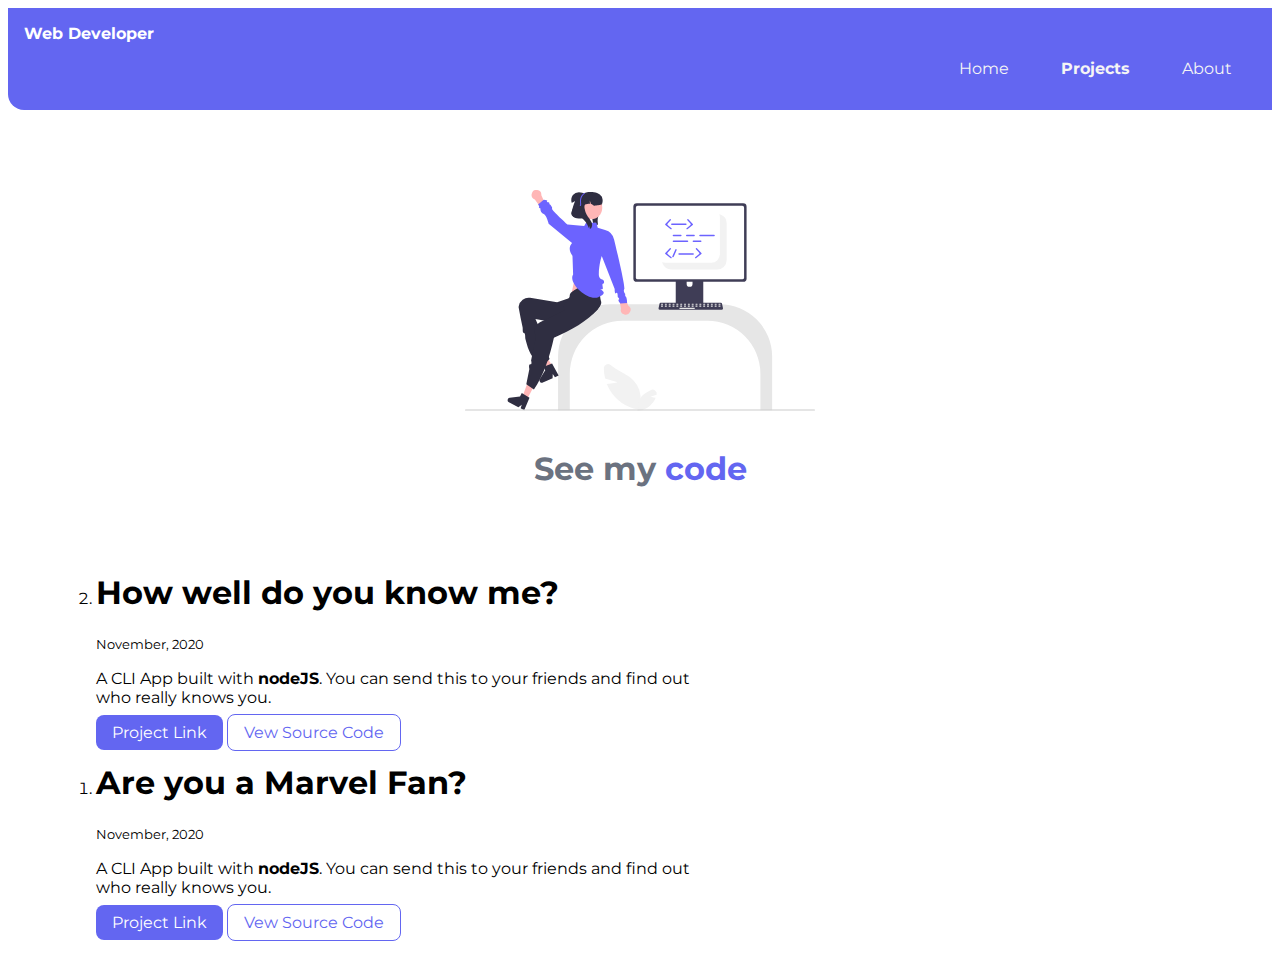
==== projects.html @ a900dac6 "source code for: Index.html, Projects.html" ====
<!DOCTYPE html>
<html lang="en">
<head>
    <meta charset="UTF-8">
    <meta http-equiv="X-UA-Compatible" content="IE=edge">
    <meta name="viewport" content="width=device-width, initial-scale=1.0">
    <title>Document</title>
    <link href="/styles.css" rel="stylesheet">
</head>
<body>
    <nav class="navigation container">
        <div class="nav-brand">Web Developer</div>
        <ul class="list-non-bullet nav-pills">
            <li class="list-item-inline">
                <a class="link" href="/index.html">Home</a>
            </li class="list-item-inline">
            <li class="list-item-inline">
                <a class="link link-active" href="/projects.html">Projects</a>
           </li class="list-item-inline">
           <li class="list-item-inline">
               <a  class="link" href="/blogs.html">About</a>
          </li class="list-item-inline">
        </ul>
    </nav> 
    <header class="hero">
        <img class="hero-img"src="/Images/undraw_proud_coder_re_exuy.svg"/>
        <h1 class="hero-heading">See my  <span class="heading-inverted">code</span> </h1>
    </header>

    <ol reversed>
        <div class="container container-center margin-md">
        <li>
            
            <h1>How well do you know me?</h1>
            <small>November, 2020</small>
            <p>A CLI App built with <strong>nodeJS</strong>. You can send this to your friends and find out who really knows you.</p>

            <a class="link primary-link" href="/projects.html">Project Link</a>
            <a class="link secondary-link" href="/projects.html">Vew Source Code</a>

           
        </li>

        <li>
            <h1>Are you a Marvel Fan?</h1>
            <small>November, 2020</small>
            <p>A CLI App built with <strong>nodeJS</strong>. You can send this to your friends and find out who really knows you.</p>

            <a class="link primary-link" href="/projects.html">Project Link</a>
            <a class="link secondary-link" href="/projects.html">Vew Source Code</a>
        </li>

    </div>
    </ol>

    
</body>
</html>
---- styles.css ----
@import url('https://fonts.googleapis.com/css2?family=Montserrat&display=swap');
:root {
 --primary-color: #6366f1 ;
 --dark-gray: #6b7280;
 --off-white: #f3f4f6;
}

body{
    font-family: 'Montserrat', sans-serif;
}

/**container **/
.container {

    padding-left: 1rem;
    padding-right: 1rem;
}

.container-center {
    max-width: 600px;
    margin: auto;
}

/**links**/
.link{

    box-sizing: border-box;
    text-decoration: none;
    padding: 0.5rem 1rem;
    margin-top: 1rem;
    margin-bottom: 1rem;
}
.primary-link{

    background-color: var(--primary-color);
    color:var(--primary-color);
    border-radius: 0.5rem;
    color: white;
}

.secondary-link{
    color: var(--primary-color);
    border-radius: 0.5rem;
    border: 1px solid var(--primary-color);

}

hr{
    margin: 2rem 0rem;
}

.margin-md{

    margin: 2rem;
}
/**lists*/

.list-non-bullet{
    list-style: none;
}

.list-item-inline{
    display: inline;
    padding: 0rem 0.5rem;
}

.navigation {
    background-color: var(--primary-color);
    color: white;
    padding: 1rem;
    border-bottom-left-radius: 1rem;
}
.navigation .nav-brand {
    font-weight: bold;
    font-size: medium;

}
.navigation .nav-pills{
    text-align: right;
}

.navigation .link{
    color: whitesmoke
}

.navigation .link-active{
    font-weight: bold;
}

.hero{
    padding: 2rem;
    padding-top: 5rem;
}

.hero .hero-img{

    max-width:350px;
    display: block;
    margin: auto;
}

.hero .hero-heading {
    padding-top: 1rem;
    font-weight: bold;
    color: var(--dark-gray);
    text-align: center;
}

.hero .hero-heading .heading-inverted{
    color: var(--primary-color);
}

/**sections**/
.section{
    padding: 2rem;
}
.section h1{
    text-align: center;
    padding: 2rem;
  
}

.ow{
    background-color: var(--off-white);
}

/**footers**/

.footer{
    background-color:  var(--primary-color);
    padding: 2rem 0rem;
    text-align: center;
    color: white;
    border-top-right-radius: 1rem;
}

.footer .link{
    color: white;
}

.footer ul{
    padding-inline-start: 0px;
}

.footer .footer-header{
    font-weight: bold;
    font-size: large;
}
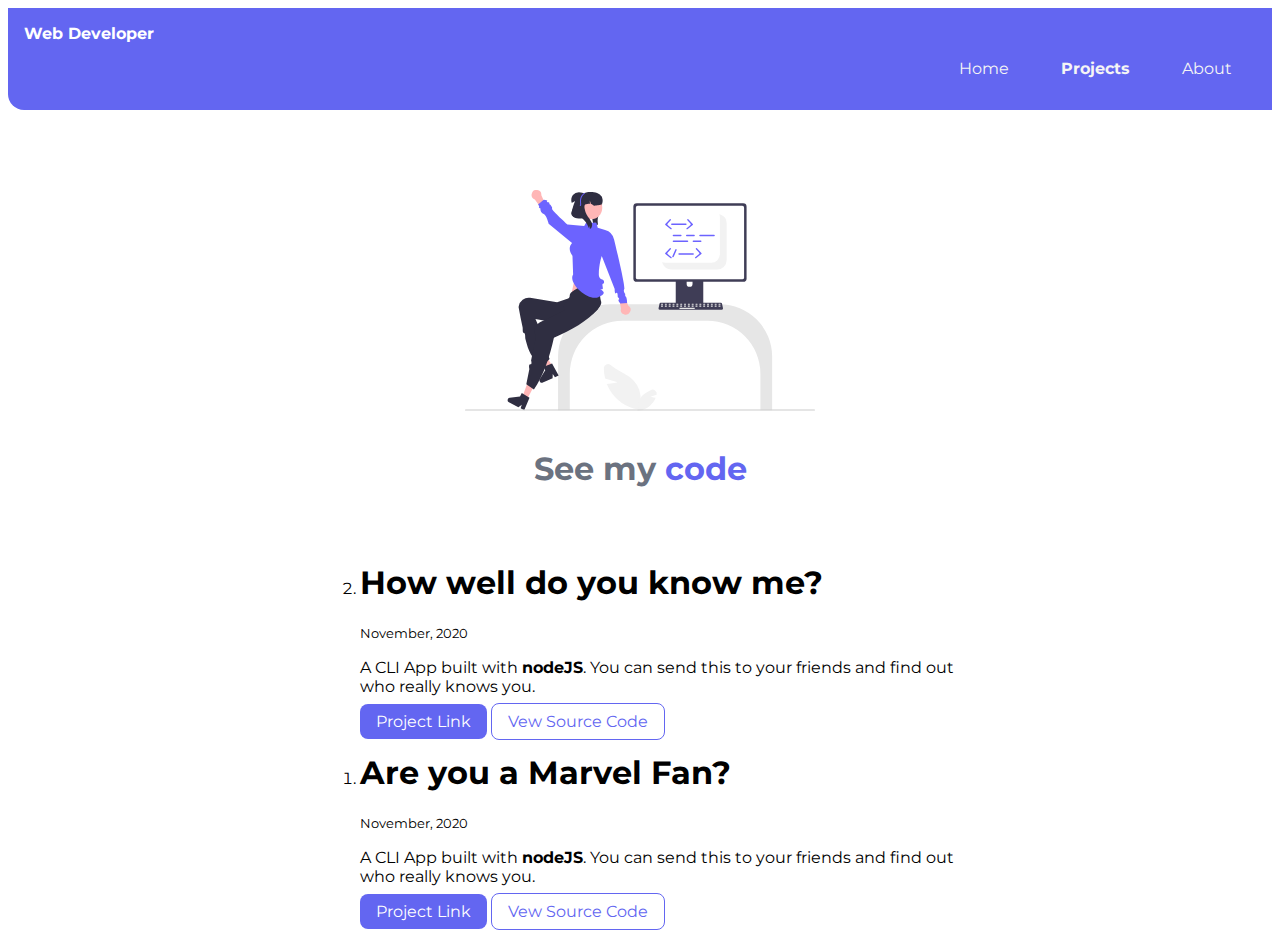
==== commit 04267e95: "Fix : Centrailized container view for Index.html and Project.s html" ====
--- a/projects.html
+++ b/projects.html
@@ -28,7 +28,7 @@
     </header>
 
     <ol reversed>
-        <div class="container container-center margin-md">
+        <div class="container container-center">
         <li>
             
             <h1>How well do you know me?</h1>
